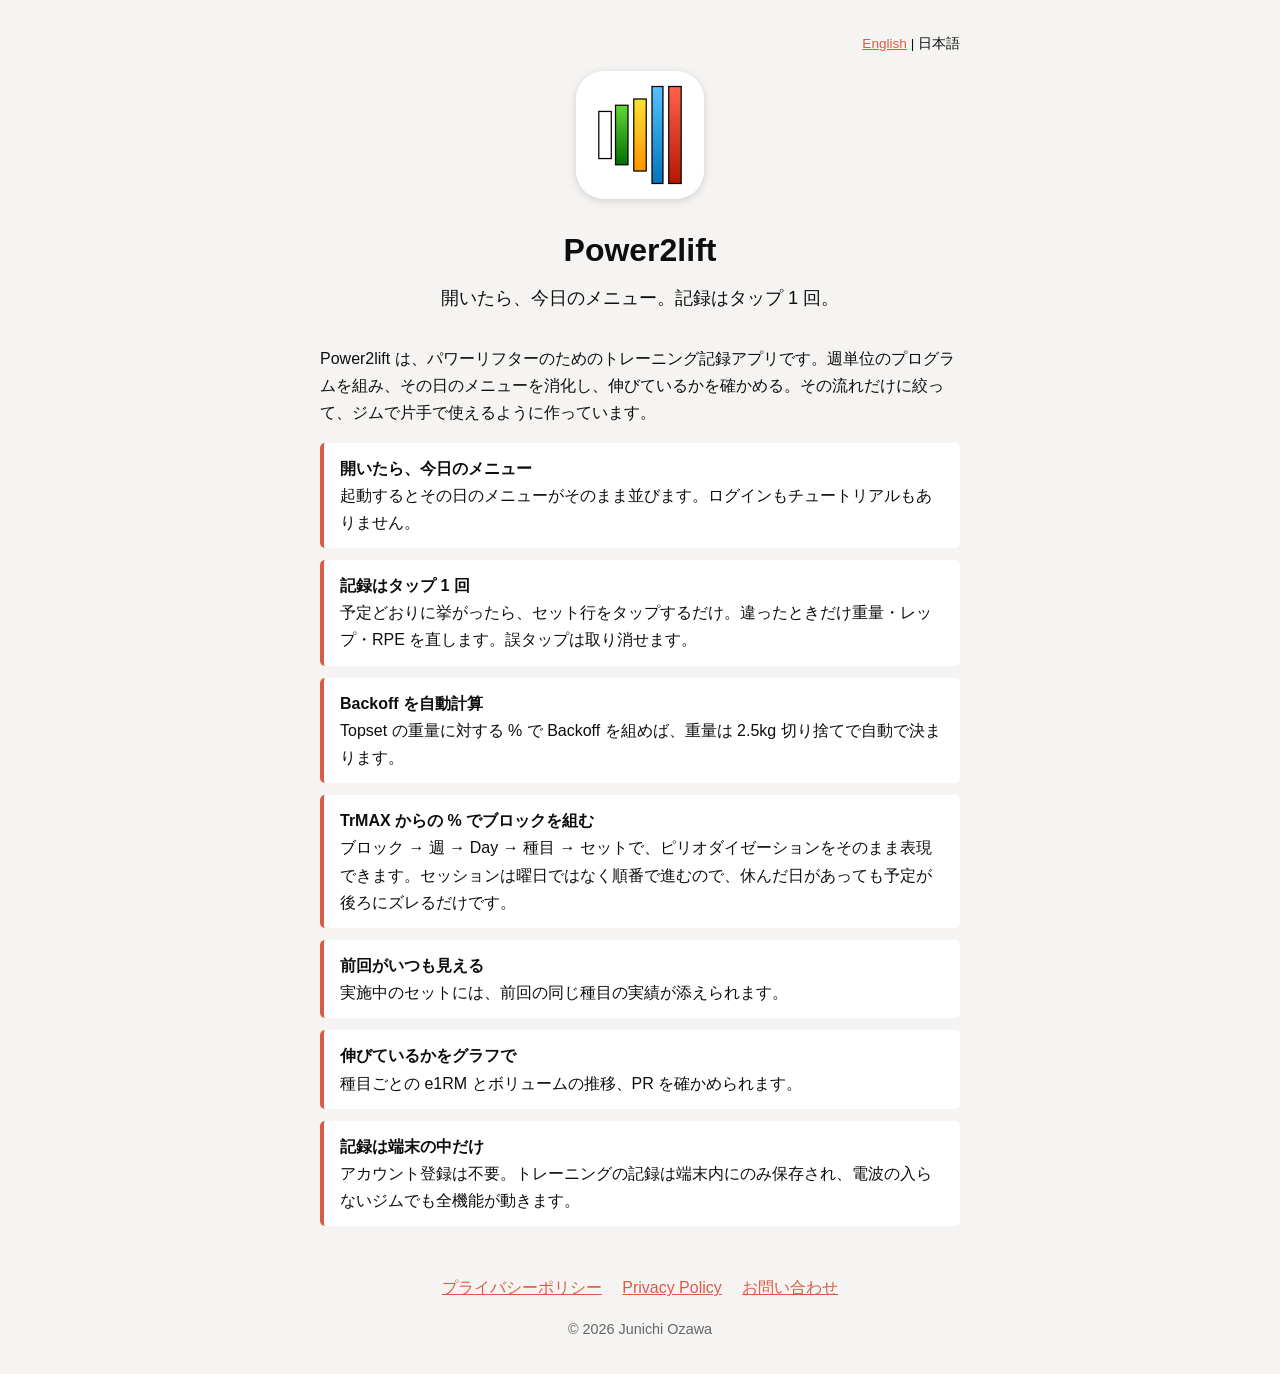
==== index.html @ c4352392 "Add Power2lift site (top page and privacy policy, ja/en) Co-Authored-By: Claude Opus 5.5 <noreply@an" ====
<!DOCTYPE html>
<html lang="ja">
<head>
  <meta charset="UTF-8" />
  <title>Power2lift | パワーリフターのためのトレーニング記録</title>
  <meta name="description" content="開いたら今日のメニュー。記録はタップ 1 回。Topset から Backoff の重量を自動計算する、パワーリフティング特化のトレーニング記録アプリ「Power2lift」。" />
  <meta name="viewport" content="width=device-width, initial-scale=1" />
  <link rel="icon" href="icon.png" />
  <link rel="stylesheet" href="styles.css" />
</head>
<body>
<main>
  <p class="lang-switch"><a href="en.html">English</a> | 日本語</p>

  <header class="hero">
    <img src="icon.png" alt="Power2lift のアイコン" width="128" height="128" />
    <h1>Power2lift</h1>
    <p class="lead">開いたら、今日のメニュー。記録はタップ 1 回。</p>
  </header>

  <section>
    <p>Power2lift は、パワーリフターのためのトレーニング記録アプリです。週単位のプログラムを組み、その日のメニューを消化し、伸びているかを確かめる。その流れだけに絞って、ジムで片手で使えるように作っています。</p>
    <ul class="features">
      <li><strong>開いたら、今日のメニュー</strong>起動するとその日のメニューがそのまま並びます。ログインもチュートリアルもありません。</li>
      <li><strong>記録はタップ 1 回</strong>予定どおりに挙がったら、セット行をタップするだけ。違ったときだけ重量・レップ・RPE を直します。誤タップは取り消せます。</li>
      <li><strong>Backoff を自動計算</strong>Topset の重量に対する % で Backoff を組めば、重量は 2.5kg 切り捨てで自動で決まります。</li>
      <li><strong>TrMAX からの % でブロックを組む</strong>ブロック → 週 → Day → 種目 → セットで、ピリオダイゼーションをそのまま表現できます。セッションは曜日ではなく順番で進むので、休んだ日があっても予定が後ろにズレるだけです。</li>
      <li><strong>前回がいつも見える</strong>実施中のセットには、前回の同じ種目の実績が添えられます。</li>
      <li><strong>伸びているかをグラフで</strong>種目ごとの e1RM とボリュームの推移、PR を確かめられます。</li>
      <li><strong>記録は端末の中だけ</strong>アカウント登録は不要。トレーニングの記録は端末内にのみ保存され、電波の入らないジムでも全機能が動きます。</li>
    </ul>
  </section>

  <footer>
    <p>
      <a href="privacy-policy.html">プライバシーポリシー</a>
      <a href="privacy-policy-en.html">Privacy Policy</a>
      <!-- TODO: Google フォームを作ったら URL を差し替える -->
      <a href="CONTACT_FORM_URL" target="_blank" rel="noopener noreferrer">お問い合わせ</a>
    </p>
    <p class="meta">&copy; 2026 Junichi Ozawa</p>
  </footer>
</main>
</body>
</html>
---- styles.css ----
body {
  font-family: -apple-system, "Hiragino Sans", "Yu Gothic", Arial, sans-serif;
  margin: 2rem;
  background-color: #f5f4f2;
  color: #0e0e0e;
  line-height: 1.7;
}

main {
  max-width: 640px;
  margin: 0 auto;
}

h1 {
  text-align: center;
  margin-bottom: 2rem;
}

h2 {
  font-size: 1.1rem;
}

a {
  color: #db5c45;
}

.meta {
  color: #666;
  font-size: 0.9rem;
}

.lang-switch {
  text-align: right;
  font-size: 0.85rem;
  margin-bottom: 1rem;
}

.hero {
  text-align: center;
}

.hero img {
  width: 128px;
  height: 128px;
  border-radius: 22%;
  box-shadow: 0 2px 8px rgba(0, 0, 0, 0.15);
}

.hero h1 {
  margin: 1rem 0 0.25rem;
}

.lead {
  font-size: 1.15rem;
  margin: 0 0 2rem;
}

.features {
  padding: 0;
  list-style: none;
}

.features li {
  background: #fff;
  border-left: 4px solid #db5c45;
  border-radius: 5px;
  padding: 0.75rem 1rem;
  margin: 0.75rem 0;
}

.features strong {
  display: block;
}

footer {
  margin-top: 3rem;
  text-align: center;
}

footer a {
  margin: 0 0.5rem;
  white-space: nowrap;
}

@media (max-width: 480px) {
  body {
    margin: 1rem;
  }
}
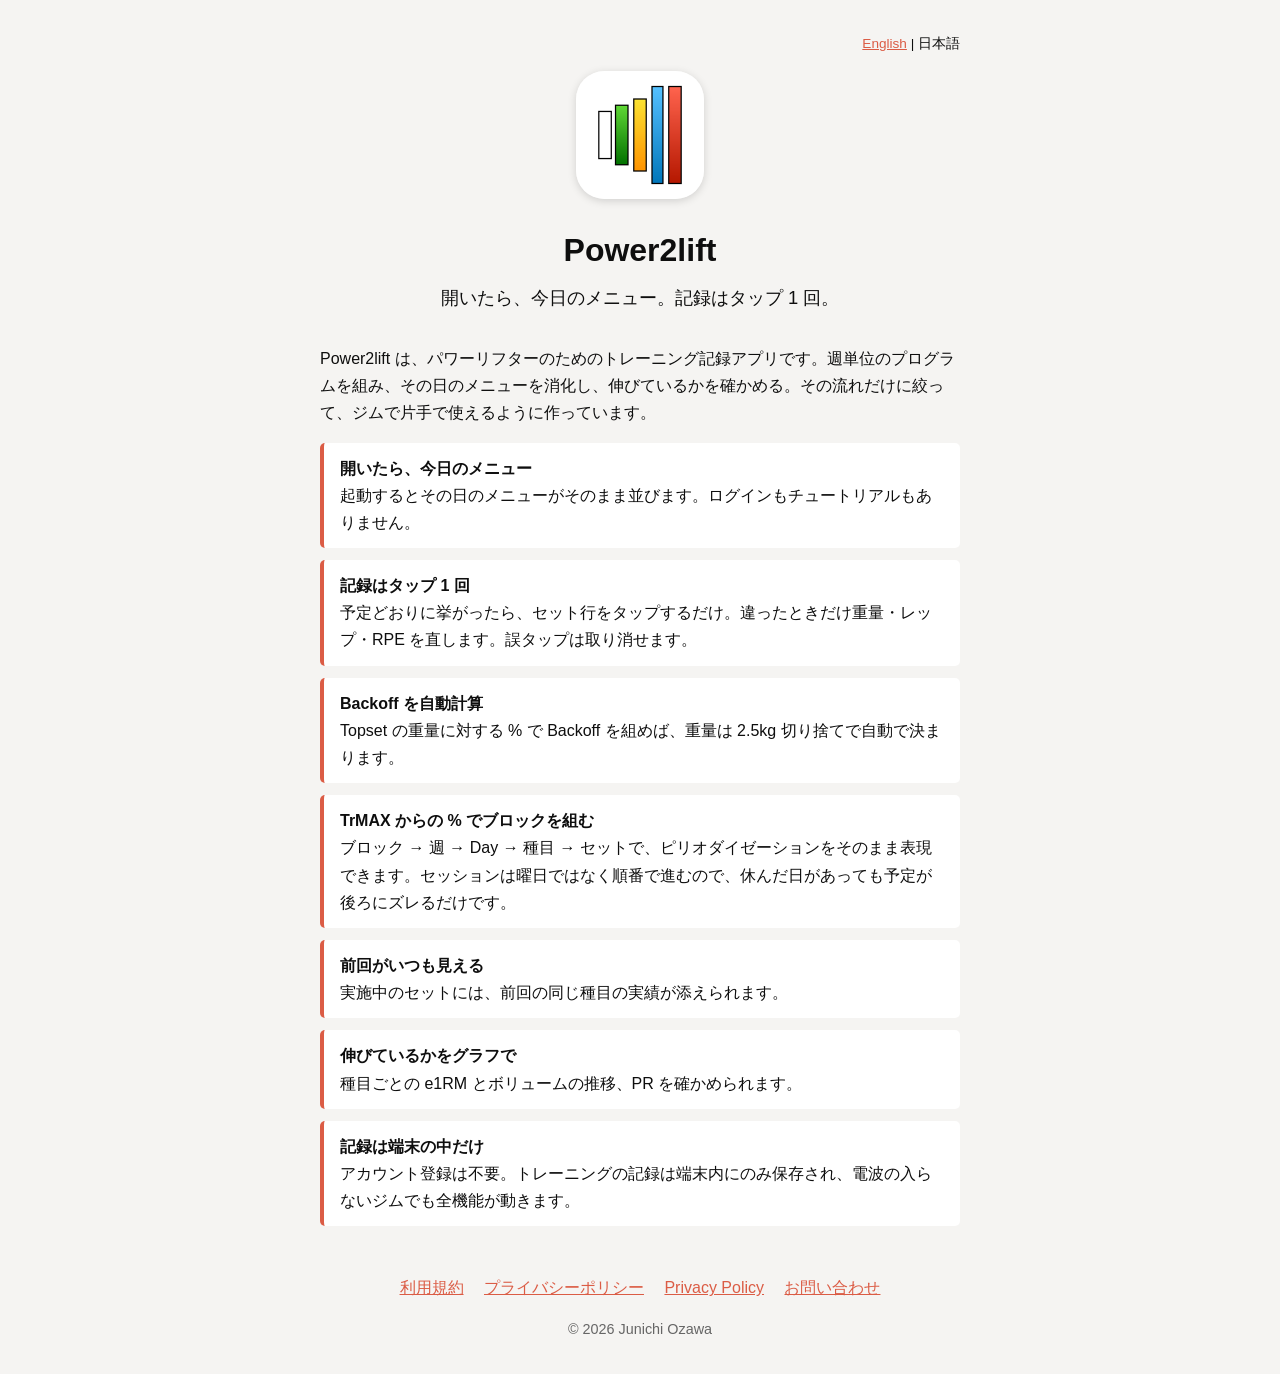
==== commit a378445a: "Add terms of use (ja/en) Co-Authored-By: Claude Opus 5.5 <noreply@anthropic.com>" ====
--- a/index.html
+++ b/index.html
@@ -33,10 +33,10 @@
 
   <footer>
     <p>
+      <a href="terms.html">利用規約</a>
       <a href="privacy-policy.html">プライバシーポリシー</a>
       <a href="privacy-policy-en.html">Privacy Policy</a>
-      <!-- TODO: Google フォームを作ったら URL を差し替える -->
-      <a href="CONTACT_FORM_URL" target="_blank" rel="noopener noreferrer">お問い合わせ</a>
+      <a href="https://forms.gle/R65jYndfrp9Mvt3G9" target="_blank" rel="noopener noreferrer">お問い合わせ</a>
     </p>
     <p class="meta">&copy; 2026 Junichi Ozawa</p>
   </footer>
